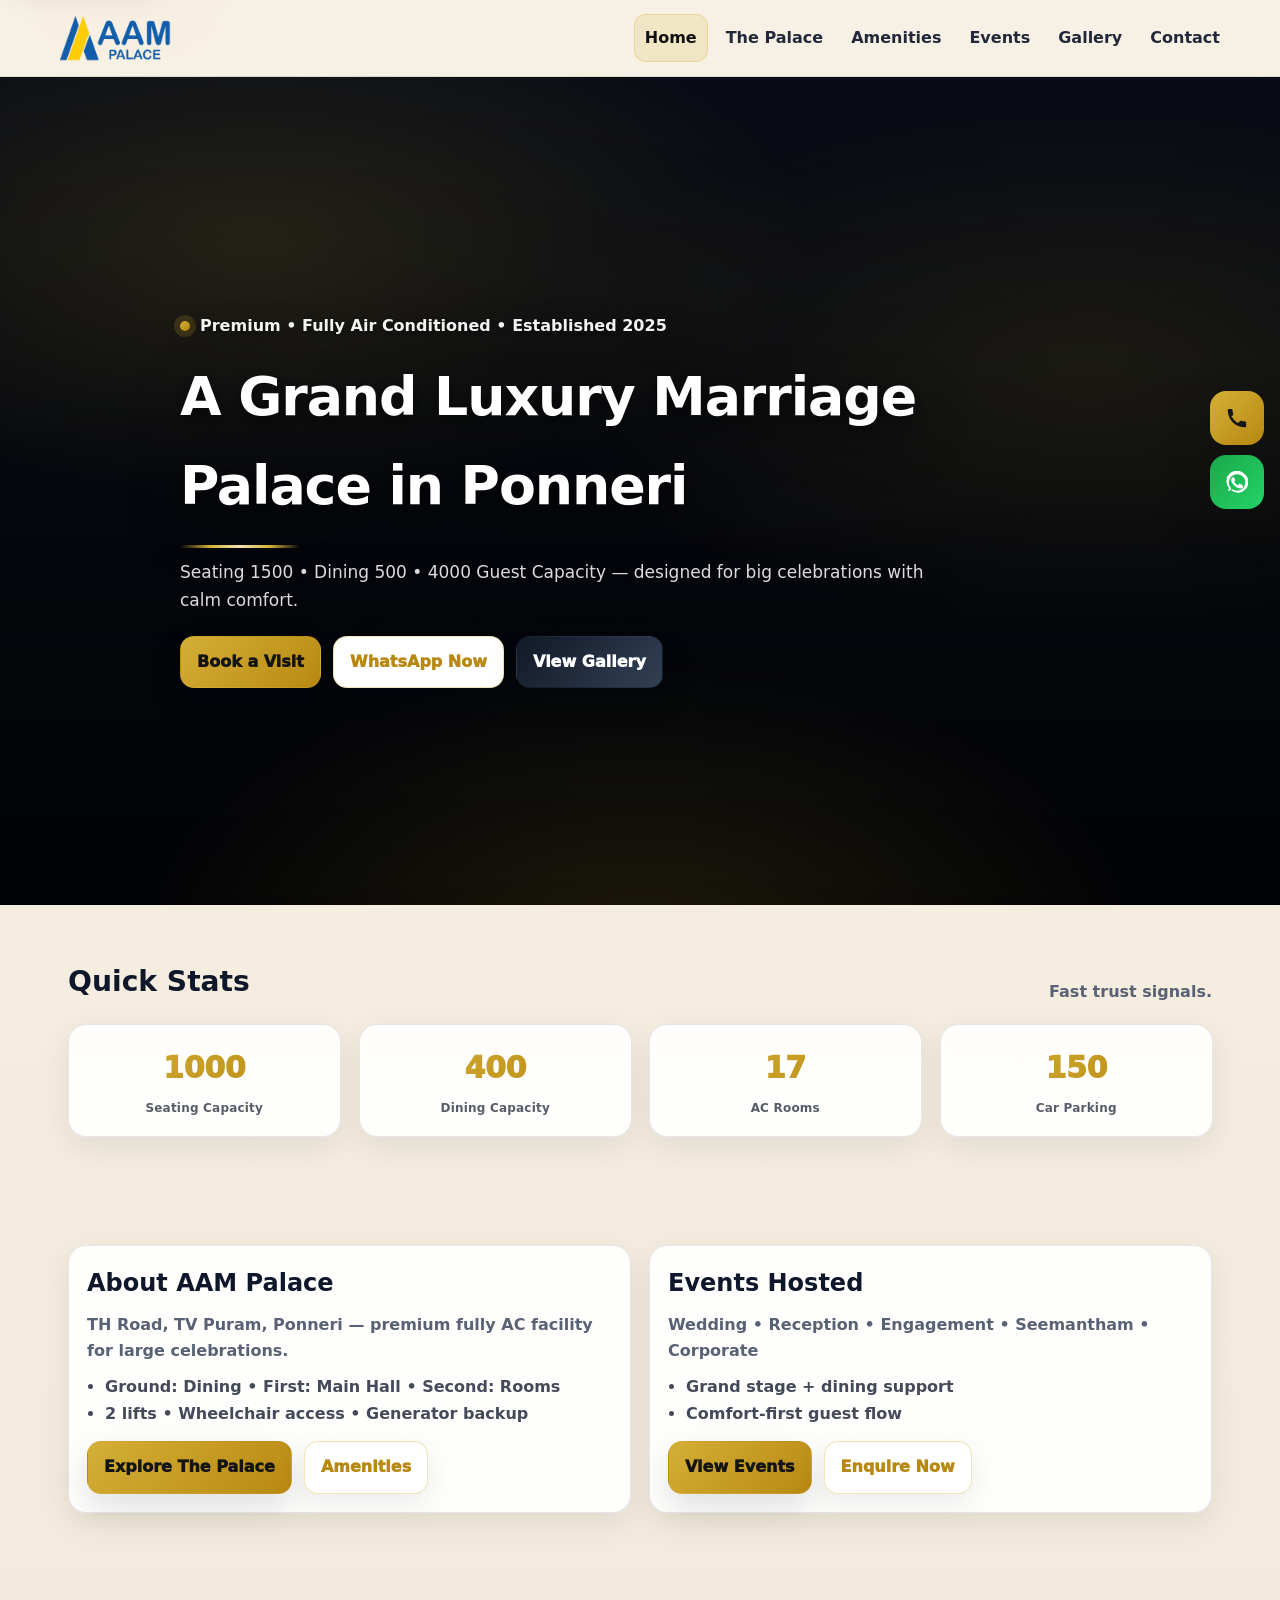
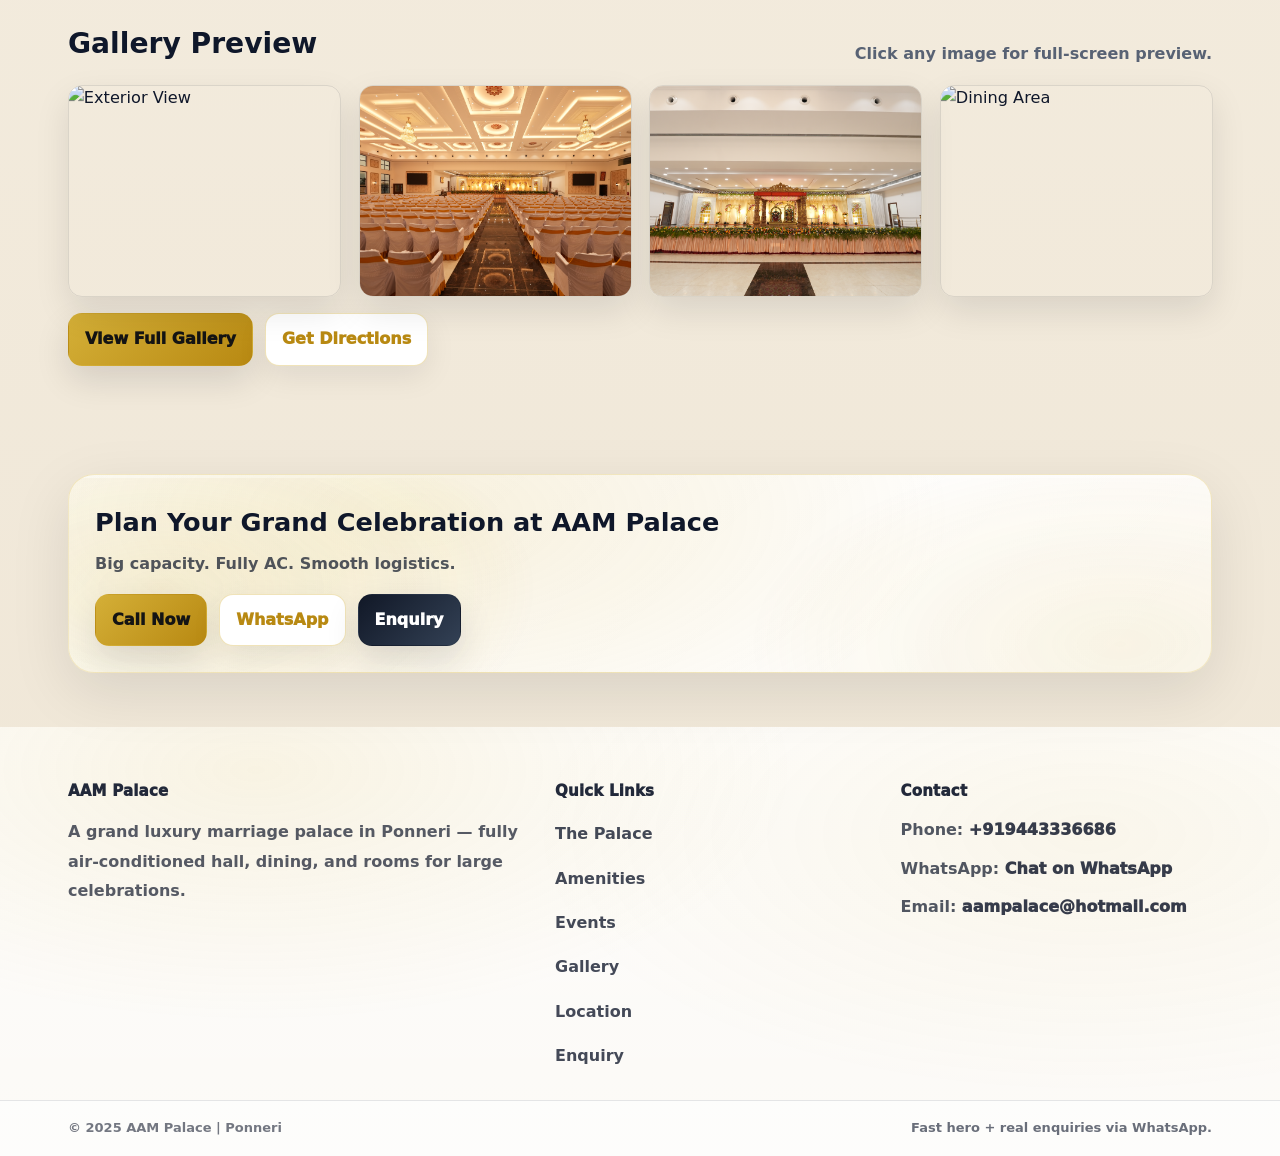
==== index.html @ 34b760a1 "feat: initial commit" ====
<!doctype html>
<html lang="en">
<head>
  <meta charset="utf-8" />
  <meta name="viewport" content="width=device-width,initial-scale=1" />
  <title>AAM Palace • Luxury Marriage Palace in Ponneri</title>
  <link rel="stylesheet" href="assets/aam.min.css" />
</head>
<body>
<a class="skip" href="#main">Skip to content</a>

<header class="topbar">
  <div class="wrap nav">
    <a class="brand" href="index.html" aria-label="AAM Palace Home">
      <span class="badge"><img class="logo" src="assets/img/Logo.png" alt="AAM Palace logo"></span>
      <span class="sr-only">AAM Palace</span>
    </a>

    <nav class="links" id="links" aria-label="Main">
      <a href="index.html">Home</a>
      <a href="the-palace.html">The Palace</a>
      <a href="facilities.html">Amenities</a>
      <a href="events.html">Events</a>
      <a href="gallery.html">Gallery</a>
      <a href="contact.html">Contact</a>
    </nav>

    <button class="navbtn" id="navbtn" aria-label="Toggle menu">☰</button>
  </div>
</header>

<div class="stick" aria-label="Quick contact">
  <a class="call" href="tel:+919443336686" aria-label="Call">
    <svg viewBox="0 0 24 24" aria-hidden="true"><path d="M6.6 10.8c1.6 3 3.7 5.1 6.7 6.7l2.2-2.2c.3-.3.8-.4 1.2-.2 1.3.5 2.7.8 4.2.8.7 0 1.1.4 1.1 1.1V21c0 .7-.4 1.1-1.1 1.1C10.1 22.1 1.9 13.9 1.9 3.2c0-.7.4-1.1 1.1-1.1H6c.7 0 1.1.4 1.1 1.1 0 1.5.3 2.9.8 4.2.1.4 0 .9-.3 1.2l-2 2.3z"/></svg>
  </a>
  <a class="wa" href="https://wa.me/91XXXXXXXXXX" aria-label="WhatsApp">
    <svg viewBox="0 0 24 24" aria-hidden="true"><path d="M20.5 3.5A11 11 0 0 0 3.3 18.7L2 22l3.4-1.2A11 11 0 1 0 20.5 3.5zm-8.6 18a9 9 0 0 1-4.6-1.2l-.3-.2-2 .7.7-1.9-.2-.3A9 9 0 1 1 11.9 21.5zm5.2-6.7c-.3-.2-1.7-.8-2-1-.3-.1-.5-.2-.7.2-.2.3-.8 1-.9 1.2-.2.2-.4.2-.7.1a7.4 7.4 0 0 1-2.2-1.4 8 8 0 0 1-1.5-1.9c-.2-.3 0-.5.1-.6l.5-.6c.2-.2.2-.4.3-.6.1-.2 0-.4 0-.6-.1-.2-.7-1.6-1-2.2-.3-.6-.6-.5-.7-.5h-.6c-.2 0-.6.1-.9.4s-1.2 1.1-1.2 2.7 1.2 3.2 1.4 3.4c.2.2 2.3 3.5 5.6 4.9.8.3 1.4.5 1.8.6.8.2 1.6.2 2.2.1.7-.1 1.7-.7 1.9-1.4.2-.7.2-1.3.1-1.4-.1-.1-.3-.2-.6-.3z"/></svg>
  </a>
</div>

<main id="main">
  <section class="hero">
    <video autoplay muted loop playsinline preload="metadata" poster="assets/video/hero-poster.jpg">
      <source src="assets/video/hero.mp4" style="width: 90%;" type="video/mp4" />
    </video>
    <div class="wrap">
      <div class="kicker"><span class="dot"></span> Premium • Fully Air Conditioned • Established 2025</div>
      <h1>A Grand Luxury Marriage Palace in Ponneri</h1>
      <div class="line"></div>
      <p>Seating 1500 • Dining 500 • 4000 Guest Capacity — designed for big celebrations with calm comfort.</p>
      <div class="row">
        <a class="btn" href="contact.html">Book a Visit</a>
        <a class="btn ghost" href="https://wa.me/91XXXXXXXXXX">WhatsApp Now</a>
        <a class="btn dark" href="gallery.html">View Gallery</a>
      </div>
    </div>
  </section>

  <section class="section">
    <div class="wrap">
      <div class="head"><h2>Quick Stats</h2><p class="sub">Fast trust signals.</p></div>
      <div class="grid g4">
        <div class="card stat"><div class="num">1000</div><div class="lbl">Seating Capacity</div></div>
        <div class="card stat"><div class="num">400</div><div class="lbl">Dining Capacity</div></div>
        <div class="card stat"><div class="num">17</div><div class="lbl">AC Rooms</div></div>
        <div class="card stat"><div class="num">150</div><div class="lbl">Car Parking</div></div>
      </div>
    </div>
  </section>

  <section class="section">
    <div class="wrap">
      <div class="grid g2">
        <div class="card">
          <h2 style="margin:0 0 8px">About AAM Palace</h2>
          <p class="sub">TH Road, TV Puram, Ponneri — premium fully AC facility for large celebrations.</p>
          <ul class="list">
            <li>Ground: Dining • First: Main Hall • Second: Rooms</li>
            <li>2 lifts • Wheelchair access • Generator backup</li>
          </ul>
          <div class="row" style="margin-top:14px">
            <a class="btn" href="the-palace.html">Explore The Palace</a>
            <a class="btn ghost" href="facilities.html">Amenities</a>
          </div>
        </div>
        <div class="card">
          <h2 style="margin:0 0 8px">Events Hosted</h2>
          <p class="sub">Wedding • Reception • Engagement • Seemantham • Corporate</p>
          <ul class="list">
            <li>Grand stage + dining support</li>
            <li>Comfort-first guest flow</li>
          </ul>
          <div class="row" style="margin-top:14px">
            <a class="btn" href="events.html">View Events</a>
            <a class="btn ghost" href="contact.html">Enquire Now</a>
          </div>
        </div>
      </div>
    </div>
  </section>

  <section class="section">
    <div class="wrap">
      <div class="head"><h2>Gallery Preview</h2><p class="sub">Click any image for full-screen preview.</p></div>
      <div class="grid g4">
        <a class="media" href="assets/img/outer day.jpeg" data-open data-group="home" data-full="assets/img/outer day.jpeg" data-thumb="assets/img/outer day.jpeg" data-cap="Exterior View"><img src="assets/img/outer day.jpeg" alt="Exterior View"></a>
        <a class="media" href="assets/img/hall with seating (6).jpeg" data-open data-group="home" data-full="assets/img/hall with seating (6).jpeg" data-thumb="assets/img/hall with seating (6).jpeg" data-cap="Main Hall"><img src="assets/img/hall with seating (6).jpeg" alt="Main Hall"></a>
        <a class="media" href="assets/img/stage.jpeg" data-open data-group="home" data-full="assets/img/stage.jpeg" data-thumb="assets/img/stage.jpeg" data-cap="Stage Setup"><img src="assets/img/stage.jpeg" alt="Stage Setup"></a>
        <a class="media" href="assets/img/dining area (2).jpeg" data-open data-group="home" data-full="assets/img/dining area (2).jpeg" data-thumb="assets/img/dining area (2).jpeg" data-cap="Dining Area"><img src="assets/img/dining area (2).jpeg" alt="Dining Area"></a>
      </div>
      <div style="margin-top:16px" class="row">
        <a class="btn" href="gallery.html">View Full Gallery</a>
        <a class="btn ghost" href="contact.html">Get Directions</a>
      </div>
    </div>
  </section>

  <section class="section">
    <div class="wrap">
      <div class="banner">
        <h3>Plan Your Grand Celebration at AAM Palace</h3>
        <p>Big capacity. Fully AC. Smooth logistics.</p>
        <div class="row">
          <a class="btn" href="tel:+919443336686">Call Now</a>
          <a class="btn ghost" href="https://wa.me/91XXXXXXXXXX">WhatsApp</a>
          <a class="btn dark" href="contact.html">Enquiry</a>
        </div>
      </div>
    </div>
  </section>
</main>

<footer class="footer footer--lightpro">
  <div class="light-inner">
    <div class="wrap">
      <div class="light-grid">
        <div>
          <h4>AAM Palace</h4>
          <div class="about">
            A grand luxury marriage palace in Ponneri — fully air-conditioned hall, dining, and rooms for large celebrations.
          </div>
        </div>
        <div>
          <h4>Quick Links</h4>
          <div class="links">
            <a href="the-palace.html">The Palace</a>
            <a href="facilities.html">Amenities</a>
            <a href="events.html">Events</a>
            <a href="gallery.html">Gallery</a>
            <a href="contact.html">Location</a>
            <a href="contact.html">Enquiry</a>
          </div>
        </div>
        <div>
          <h4>Contact</h4>
          <div class="contact">
            <div>Phone: <b><a href="tel:+919443336686">+919443336686</a></b></div>
            <div>WhatsApp: <b><a href="https://wa.me/91XXXXXXXXXX">Chat on WhatsApp</a></b></div>
            <div>Email: <b><a href="mailto:aampalace@hotmail.com">aampalace@hotmail.com</a></b></div>
          </div>
        </div>
      </div>
    </div>
  </div>

  <div class="light-bottom">
    <div class="wrap">
      <div class="bottom-row">
        <div>© 2025 AAM Palace | Ponneri</div>
        <div class="tagline">Fast hero + real enquiries via WhatsApp.</div>
      </div>
    </div>
  </div>
</footer>

<script src="assets/aam.min.js"></script>
</body>
</html>
---- assets/aam.min.css ----
:root{
  --bg:#f3efe4;--paper:#fffaf1;--card:#ffffff;
  --ink:#0f172a;--mut:#586274;--line:rgba(15,23,42,.10);
  --gold1:#d4af37;--gold2:#b88912;--gold3:#f3e3b0;
  --shadow:0 18px 60px rgba(2,6,23,.10);
  --shadow2:0 10px 30px rgba(2,6,23,.08);
  --r:18px;--r2:14px;--max:1180px;

  /* motion */
  --ease:cubic-bezier(.2,.9,.2,1);

  /* header height used for hero sizing */
  --navH:72px;
}
*{box-sizing:border-box}
html,body{
  margin:0;
  font-family:system-ui,-apple-system,Segoe UI,Roboto,Arial,sans-serif;
  background:
    radial-gradient(900px 520px at 10% 0%,rgba(212,175,55,.10),transparent 55%),
    radial-gradient(900px 520px at 90% 15%,rgba(212,175,55,.07),transparent 58%),
    linear-gradient(180deg,#f7f1e5,#efe6d6);
  color:var(--ink);
  line-height:1.65;
  position:relative;
}
a{color:inherit;text-decoration:none}

body:before{
  content:"";
  position:fixed;
  inset:0;
  pointer-events:none;
  background:
    repeating-linear-gradient(45deg, rgba(15,23,42,.018) 0 1px, transparent 1px 7px),
    repeating-linear-gradient(-45deg, rgba(15,23,42,.012) 0 1px, transparent 1px 9px);
  mix-blend-mode:multiply;
  opacity:.55;
  z-index:-1;
}

img,video{max-width:100%;display:block}
button,input,select,textarea{font:inherit}
::selection{background:rgba(212,175,55,.22)}
.wrap{max-width:var(--max);margin:0 auto;padding:0 18px}

/* Reduced motion */
@media (prefers-reduced-motion: reduce){
  html{scroll-behavior:auto}
  *{animation:none!important;transition:none!important}
}

/* Scroll progress */
#scrollbar{
  position:fixed;left:0;top:0;height:3px;width:0%;
  background:linear-gradient(90deg,var(--gold1),var(--gold3),var(--gold2));
  z-index:9999;
  box-shadow:0 10px 20px rgba(2,6,23,.12);
}

/* Skip link */
.skip{
  position:absolute;left:12px;top:-60px;
  background:#111;color:#fff;
  padding:10px 12px;border-radius:12px;
  z-index:999;box-shadow:var(--shadow2)
}
.skip:focus{top:12px;outline:none}

/* Topbar */
.topbar{
  position:relative;top:auto;z-index:50;
  background:rgba(247,241,229,.86);
  backdrop-filter:blur(10px);
  border-bottom:1px solid var(--line)
}
.nav{
  position:relative;
  display:flex;align-items:center;justify-content:space-between;
  gap:14px;padding:14px 0
}
.brand{display:flex;align-items:center;gap:12px}
/* Logo sizing + alignment */
.badge{
  width:132px;height:46px;
  display:flex;align-items:center;justify-content:flex-start;
  border-radius:0
}
.badge img{display:block;width:100%;height:100%;object-fit:contain;transform:translateY(1px)}
.brand b{font-size:15px;letter-spacing:.2px}
.brand small{display:block;color:var(--mut);font-weight:750;margin-top:2px}

/* Nav links */
.links{display:flex;align-items:center;gap:8px;margin-left:auto}
.links a{
  padding:10px 10px;border-radius:12px;
  font-weight:850;color:rgba(15,23,42,.92);
  transition:background .18s var(--ease),color .18s var(--ease),transform .18s var(--ease)
}
.links a:hover{background:rgba(15,23,42,.05);color:var(--gold2);transform:translateY(-1px)}
.links a.active{
  background:rgba(212,175,55,.18);
  color:#111;border:1px solid rgba(212,175,55,.30)
}

/* Mobile menu button */
.navbtn{
  display:none;
  margin-left:12px;
  border:1px solid var(--line);
  background:#fff;color:var(--ink);
  padding:10px 12px;border-radius:12px;
  box-shadow:var(--shadow2);
  cursor:pointer
}
@media (max-width:980px){
  .links{display:none}
  .navbtn{display:inline-flex}
  .links.open{
    display:flex;
    position:absolute;
    top:64px;right:18px;
    flex-direction:column;
    gap:6px;
    background:rgba(255,255,255,.98);
    border:1px solid var(--line);
    border-radius:16px;
    padding:10px;
    box-shadow:var(--shadow);
    min-width: 220px;
    transform-origin:top right;
    animation:pop .18s var(--ease) both;
  }
  .links.open a{padding:10px 12px}
}
@keyframes pop{from{opacity:0;transform:translateY(-6px) scale(.98)}to{opacity:1;transform:none}}

/* CTA */
.cta{display:flex;gap:10px;align-items:center}
.pill{
  display:inline-flex;gap:10px;align-items:center;
  padding:10px 12px;border-radius:999px;
  border:1px solid rgba(212,175,55,.30);
  background:rgba(255,255,255,.78);
  color:#111;font-weight:950;white-space:nowrap;
  box-shadow:var(--shadow2);
  transition:transform .18s var(--ease),filter .18s var(--ease)
}
.pill:hover{transform:translateY(-1px);filter:brightness(1.03)}
.pill span{opacity:.85;font-weight:850;color:rgba(15,23,42,.74)}

/* Buttons */
.btn{
  display:inline-flex;align-items:center;justify-content:center;gap:10px;
  padding:12px 16px;border-radius:14px;
  border:1px solid transparent;
  font-weight:950;cursor:pointer;
  transition:transform .15s var(--ease),filter .15s var(--ease),box-shadow .15s var(--ease);
  background:linear-gradient(135deg,var(--gold1),var(--gold2));
  color:#141414;
  box-shadow:0 14px 34px rgba(2,6,23,.12)
}
.btn:hover{transform:translateY(-2px);filter:brightness(1.05)}
.btn.ghost{
  background:#fff;color:var(--gold2);
  border:1px solid rgba(212,175,55,.35);
  box-shadow:var(--shadow2)
}
.btn.ghost:hover{background:rgba(212,175,55,.08)}
.btn.dark{
  background:linear-gradient(135deg,#111827,#334155);
  color:#fff;border:1px solid rgba(15,23,42,.10)
}

/* Sticky contact */
.stick{
  position:fixed;right:16px;top:50%;transform:translateY(-50%);
  z-index:60;display:flex;flex-direction:column;gap:10px
}
.stick a{
  width:54px;height:54px;border-radius:16px;
  display:grid;place-items:center;
  color:#fff;
  box-shadow:var(--shadow);
  transition:transform .18s var(--ease),filter .18s var(--ease);
}
.stick a:hover{transform:translateY(-2px);filter:brightness(1.04)}
.stick a.call{background:linear-gradient(135deg,var(--gold1),var(--gold2));color:#151515}
.stick a.wa{background:linear-gradient(135deg,#1aa84a,#25D366)}
@media (max-width:640px){.stick{right:12px}}

/* =========================
   HERO FIX (clean full-screen banner)
   ========================= */
.hero{
  position:relative;
  width:100vw;
  margin-left:calc(50% - 50vw);
  overflow:hidden;
  background:#0b0f1a;
  min-height: calc(100svh - var(--navH));
  display:flex;
  align-items:center;
  padding:0;
}
.hero video{
  position:absolute;
  inset:0;
  width:100%;
  height:100%;
  object-fit:cover;
  object-position:center;
  filter:brightness(.55) saturate(1) contrast(1.03);
  transform: translate3d(0,var(--p1,0px),0) scale(1.02);
  will-change:transform;
}
.hero:before{
  content:"";position:absolute;inset:0;
  background:
    radial-gradient(900px 420px at 20% 20%,rgba(212,175,55,.14),transparent 62%),
    radial-gradient(900px 420px at 85% 35%,rgba(212,175,55,.10),transparent 62%),
    linear-gradient(180deg,rgba(0,0,0,.20),rgba(0,0,0,.80));
  z-index:1;
  pointer-events:none;
}
.hero:after{
  content:"";position:absolute;inset:0;
  background:radial-gradient(900px 520px at 50% 105%,rgba(212,175,55,.16),transparent 55%);
  opacity:.8;z-index:1;
  pointer-events:none;
}
.hero .wrap{
  position:relative;
  z-index:2;
  padding: clamp(90px, 10vh, 140px) 18px clamp(70px, 8vh, 110px);
}
@media (max-width:640px){
  :root{ --navH:66px; }
  .hero .wrap{padding:92px 18px 84px}
}

.kicker{
  display:inline-flex;gap:10px;align-items:center;
  padding:0;
  border:none;
  background:transparent;
  color:rgba(255,255,255,.95);
  font-weight:850;
  text-shadow:0 10px 30px rgba(0,0,0,.55), 0 2px 8px rgba(0,0,0,.55);
}
.dot{
  width:10px;height:10px;border-radius:999px;
  background:linear-gradient(135deg,var(--gold1),var(--gold2));
  box-shadow:0 0 0 6px rgba(212,175,55,.18)
}
.hero h1{
  margin:14px 0 8px;
  font-size:clamp(30px,4.2vw,56px);
  letter-spacing:-.02em;max-width:920px;color:#fff;
  text-shadow:0 18px 50px rgba(0,0,0,.55), 0 4px 14px rgba(0,0,0,.55)
}
.line{
  width:120px;height:3px;border-radius:99px;
  background:linear-gradient(90deg,transparent,var(--gold1),var(--gold3),var(--gold1),transparent);
  margin:14px 0 10px
}
.hero p{
  margin:0 0 22px;color:rgba(255,255,255,.86);
  max-width:780px;font-size:clamp(14px,1.5vw,17px)
;
  text-shadow:0 12px 36px rgba(0,0,0,.55), 0 3px 10px rgba(0,0,0,.55)}
.row{display:flex;gap:12px;flex-wrap:wrap;align-items:center}

/* Sections */
.section{padding:54px 0}
.head{
  display:flex;align-items:flex-end;justify-content:space-between;
  gap:14px;margin-bottom:18px
}
.head h2{margin:0;font-size:clamp(22px,2.2vw,30px)}
.sub{margin:0;color:var(--mut);font-weight:750}

/* Grid */
.grid{display:grid;gap:18px}
.g4{grid-template-columns:repeat(4,minmax(0,1fr))}
.g3{grid-template-columns:repeat(3,minmax(0,1fr))}
.g2{grid-template-columns:repeat(2,minmax(0,1fr))}
@media (max-width:980px){
  .g4{grid-template-columns:repeat(2,minmax(0,1fr))}
  .g3{grid-template-columns:repeat(2,minmax(0,1fr))}
}
@media (max-width:640px){.g2{grid-template-columns:1fr}}

.card{
  background:rgba(255,255,255,.92);
  border:1px solid rgba(15,23,42,.10);
  border-radius:var(--r);
  padding:18px;
  box-shadow:var(--shadow2);
  transition:transform .22s var(--ease),border-color .22s var(--ease),box-shadow .22s var(--ease)
}
.card:hover{border-color:rgba(212,175,55,.35);transform:translateY(-2px);box-shadow:0 18px 56px rgba(2,6,23,.10)}
.stat{padding:18px 12px;text-align:center}
.num{
  font-size:30px;font-weight:1000;
  background:linear-gradient(135deg,var(--gold1),var(--gold2));
  -webkit-background-clip:text;background-clip:text;color:transparent;
  letter-spacing:-.01em;
}
.lbl{margin-top:6px;color:rgba(15,23,42,.70);font-weight:900;font-size:12px;letter-spacing:.2px}
.list{margin:10px 0 0;padding-left:18px;color:rgba(15,23,42,.78);font-weight:750}

/* Media tiles */
.media{
  border-radius:var(--r2);overflow:hidden;
  border:1px solid rgba(15,23,42,.10);
  box-shadow:0 14px 34px rgba(2,6,23,.10);
  transition:transform .22s var(--ease),border-color .22s var(--ease),box-shadow .22s var(--ease)
}
.media img{width:100%;height:210px;object-fit:cover;transform:scale(1.01);transition:transform .4s var(--ease)}
.media:hover{border-color:rgba(212,175,55,.35);transform:translateY(-2px);box-shadow:0 22px 70px rgba(2,6,23,.12)}
.media:hover img{transform:scale(1.05)}
@media (max-width:640px){.media img{height:230px}}

/* Banner */
.banner{
  border-radius:26px;padding:26px;
  border:1px solid rgba(212,175,55,.28);
  background:
    radial-gradient(900px 420px at 30% 20%,rgba(212,175,55,.16),transparent 60%),
    linear-gradient(135deg,rgba(255,255,255,.92),rgba(255,255,255,.86));
  box-shadow:var(--shadow);
  position:relative;overflow:hidden;
}
.banner:before{
  content:"";position:absolute;inset:-20%;
  background:
    radial-gradient(700px 360px at 20% 40%,rgba(212,175,55,.18),transparent 55%),
    radial-gradient(700px 360px at 80% 60%,rgba(212,175,55,.12),transparent 55%);
  transform:translate3d(0,var(--p2,0px),0);
  will-change:transform;
  opacity:.9;
}
.banner > *{position:relative}
.banner h3{margin:0 0 8px;font-size:clamp(18px,2vw,26px)}
.banner p{margin:0 0 16px;color:rgba(15,23,42,.72);font-weight:750}

/* Page hero (parallax-ready) */
.pagehero{
  padding:64px 0 30px;
  background:
    radial-gradient(900px 420px at 20% 10%,rgba(212,175,55,.12),transparent 60%),
    linear-gradient(180deg,rgba(255,255,255,.92),rgba(255,255,255,.78));
  border-bottom:1px solid rgba(15,23,42,.10);
  position:relative;overflow:hidden;
}
.pagehero:before{
  content:"";position:absolute;inset:-20%;
  background:
    radial-gradient(900px 420px at 15% 20%,rgba(212,175,55,.10),transparent 60%),
    radial-gradient(900px 420px at 85% 30%,rgba(212,175,55,.07),transparent 62%);
  transform:translate3d(0,var(--p3,0px),0);
  will-change:transform;
}
.pagehero .wrap{position:relative}
.crumb{color:rgba(15,23,42,.55);font-weight:900;font-size:13px}

/* Map */
.map{
  border-radius:var(--r);overflow:hidden;
  border:1px solid rgba(15,23,42,.10);
  box-shadow:var(--shadow2);background:#fff
}
.map iframe{width:100%;height:380px;border:0}

/* =========================
   Palace preview (tidy + premium)
   ========================= */
.palace-section .head{margin-bottom:18px;align-items:flex-end}
.palace-section .head h2{margin:0}
.palace-section .head .sub{margin-top:6px}
.palace-grid{align-items:start}

.palace-preview{
  padding:18px;
  display:flex;
  flex-direction:column;
  gap:14px;
}
.pv-head{
  display:flex;
  align-items:flex-start;
  justify-content:space-between;
  gap:12px;
}
.pv-title h3{
  margin:0;
  font-size:18px;
  letter-spacing:-.01em;
}
.pv-title p{
  margin:6px 0 0;
  color:rgba(15,23,42,.70);
  font-weight:750;
  line-height:1.6;
}
.pv-chip{
  flex:0 0 auto;
  padding:8px 10px;
  border-radius:999px;
  font-weight:950;
  font-size:12px;
  color:#111;
  border:1px solid rgba(212,175,55,.35);
  background:rgba(212,175,55,.16);
  box-shadow:0 10px 22px rgba(2,6,23,.08);
}
.pv-media{
  border-radius:16px;
  overflow:hidden;
  border:1px solid rgba(15,23,42,.10);
  background:#0b0f1a;
  box-shadow:0 18px 55px rgba(2,6,23,.10);
}
.pv-media video,
.pv-media iframe{
  width:100%;
  height:auto;
  aspect-ratio:16/9;
  display:block;
  background:#000;
}
.pv-foot{
  display:flex;
  align-items:center;
  justify-content:space-between;
  gap:12px;
  flex-wrap:wrap;
  padding-top:2px;
}
.pv-mini{
  color:rgba(15,23,42,.66);
  font-weight:800;
  font-size:13px;
}
.pv-mini b{color:rgba(15,23,42,.86);font-weight:950}
.pv-actions{
  display:flex;
  gap:10px;
  flex-wrap:wrap;
  align-items:center;
}

.palace-details{
  padding:18px;
  display:flex;
  flex-direction:column;
  gap:16px;
}
.palace-details h3{
  margin:0 0 8px;
  font-size:16px;
  letter-spacing:-.01em;
}
.pd-block .sub{margin:0;color:rgba(15,23,42,.70)}
.pd-split{
  display:grid;
  grid-template-columns:1fr 1fr;
  gap:14px;
}
@media (max-width:640px){
  .pd-split{grid-template-columns:1fr}
}

/* Lightbox */
#lb{
  position:fixed;inset:0;display:none;z-index:1000;
  background:
    radial-gradient(900px 420px at 15% 15%,rgba(212,175,55,.12),transparent 55%),
    radial-gradient(800px 420px at 85% 35%,rgba(212,175,55,.08),transparent 58%),
    rgba(0,0,0,.92)
}
#lb.open{display:block}
#lb .top{
  position:absolute;top:0;left:0;right:0;height:66px;
  display:flex;align-items:center;justify-content:space-between;
  padding:0 14px;
  background:linear-gradient(to bottom,rgba(0,0,0,.62),rgba(0,0,0,0))
}
#lb .ttl{
  max-width:72vw;white-space:nowrap;overflow:hidden;text-overflow:ellipsis;
  color:rgba(255,255,255,.92);font-weight:850;font-size:14px
}
#lb .x{
  width:46px;height:46px;border-radius:14px;
  border:1px solid rgba(212,175,55,.22);
  background:rgba(255,255,255,.06);
  color:var(--gold3);cursor:pointer
}
#lb .stage{
  position:absolute;top:66px;left:0;right:0;bottom:132px;
  display:flex;align-items:center;justify-content:center;padding:18px
}
#lb img{
  max-width:min(1260px,96vw);max-height:100%;
  border-radius:16px;border:1px solid rgba(212,175,55,.18);
  box-shadow:0 30px 120px rgba(0,0,0,.62);
  object-fit:contain;background:#000
}
#lb .nav{
  position:absolute;top:66px;bottom:132px;width:74px;border:0;
  background:transparent;cursor:pointer
}
#lb .nav.prev{left:0}
#lb .nav.next{right:0}
#lb .nav span{
  width:52px;height:52px;border-radius:999px;
  display:grid;place-items:center;margin:auto;
  color:var(--gold3);
  background:rgba(255,255,255,.06);
  border:1px solid rgba(212,175,55,.22);
  font-size:26px
}
#lb .thumbs{
  position:absolute;left:0;right:0;bottom:0;height:132px;
  padding:12px 14px 18px;
  background:linear-gradient(to top,rgba(0,0,0,.80),rgba(0,0,0,.18));
  display:flex;gap:10px;overflow:auto;
  border-top:1px solid rgba(255,255,255,.06)
}
#lb .t{
  border:0;background:transparent;padding:0;border-radius:12px;
  overflow:hidden;cursor:pointer;flex:0 0 auto
}
#lb .t img{
  width:124px;height:84px;object-fit:cover;opacity:.72;
  border-radius:12px;border:1px solid rgba(255,255,255,.10)
}
#lb .t.active img{
  opacity:1;border-color:rgba(212,175,55,.35);
  box-shadow:0 0 0 2px rgba(212,175,55,.18)
}
@media (max-width:640px){
  #lb .nav{width:54px}
  #lb .nav span{width:44px;height:44px}
  #lb .thumbs{height:112px}
  #lb .stage{bottom:112px}
  #lb .t img{width:98px;height:66px}
}

/* Footer */
.footer{
  margin-top:60px;
  border-top:1px solid rgba(15,23,42,.10);
  padding:34px 0 18px;
  background:rgba(255,255,255,.72)
}
.copy{
  color:rgba(15,23,42,.58);
  font-size:12px;
  display:flex;
  justify-content:space-between;
  gap:10px;
  flex-wrap:wrap
}

/* INDEX ONLY FOOTER — Light Theme */
.footer--lightpro{
  margin-top: 0;
  padding: 0;
  border-top: 0;
  color: rgba(15,23,42,.84);
  background:
    radial-gradient(900px 420px at 20% 10%, rgba(212,175,55,.12), transparent 60%),
    radial-gradient(900px 420px at 85% 25%, rgba(212,175,55,.08), transparent 62%),
    linear-gradient(180deg, rgba(255,255,255,.92), rgba(255,255,255,.78));
}
.footer--lightpro .light-inner{padding: 52px 0 26px;}
.footer--lightpro .light-grid{
  display: grid;
  grid-template-columns: 1.6fr 1.1fr 1.1fr;
  gap: 34px;
  align-items: start;
}
.footer--lightpro h4{
  margin: 0 0 14px;
  font-size: 15px;
  font-weight: 950;
  letter-spacing: .2px;
  color: rgba(15,23,42,.92);
}
.footer--lightpro .about{
  max-width: 62ch;
  color: rgba(15,23,42,.70);
  font-weight: 750;
  line-height: 1.85;
}
.footer--lightpro .links{display: grid;gap: 10px;}
.footer--lightpro .links a{
  width: fit-content;
  color: rgba(15,23,42,.78);
  font-weight: 900;
  padding: 4px 0;
  position: relative;
}
.footer--lightpro .links a::after{
  content:"";
  position:absolute;
  left:0;
  bottom:-3px;
  width:0%;
  height:2px;
  border-radius:99px;
  background: linear-gradient(90deg, var(--gold1), var(--gold2));
  transition: width .22s var(--ease);
}
.footer--lightpro .links a:hover{color: rgba(15,23,42,.92);}
.footer--lightpro .links a:hover::after{width: 100%;}
.footer--lightpro .contact{
  display: grid;
  gap: 12px;
  color: rgba(15,23,42,.72);
  font-weight: 800;
}
.footer--lightpro .contact b{color: rgba(15,23,42,.90);font-weight: 950;}
.footer--lightpro .contact a{color: rgba(15,23,42,.84);font-weight: 950;}
.footer--lightpro .contact a:hover{color: var(--gold2);}
.footer--lightpro .light-bottom{
  border-top: 1px solid rgba(15,23,42,.10);
  background: rgba(255,255,255,.62);
  padding: 16px 0 18px;
}
.footer--lightpro .bottom-row{
  display: flex;
  justify-content: space-between;
  align-items: center;
  gap: 10px;
  flex-wrap: wrap;
  color: rgba(15,23,42,.58);
  font-size: 13px;
  font-weight: 800;
}
.footer--lightpro .tagline{color: rgba(15,23,42,.62);font-weight: 900;}
@media (max-width: 980px){
  .footer--lightpro .light-grid{grid-template-columns: 1fr;gap: 22px;}
  .footer--lightpro .light-inner{ padding: 40px 0 22px; }
}

/* Reveal */
.reveal{
  opacity:0;
  transform:translateY(14px) scale(.995);
  filter:blur(6px);
  transition:
    opacity .55s var(--ease),
    transform .55s var(--ease),
    filter .55s var(--ease);
  transition-delay:var(--d,0ms);
  will-change:opacity,transform,filter;
}
.reveal.in{opacity:1;transform:none;filter:blur(0)}
.stat.reveal{transform:translateY(18px) scale(.985)}
.stat.reveal.in{transform:none}
@keyframes sheen{from{filter:brightness(1)}50%{filter:brightness(1.05)}to{filter:brightness(1)}}
.num.counting{animation:sheen 1.1s var(--ease) infinite}

.sr-only{position:absolute;width:1px;height:1px;padding:0;margin:-1px;overflow:hidden;clip:rect(0,0,0,0);white-space:nowrap;border:0}

.stick a svg{width:22px;height:22px;fill:currentColor}
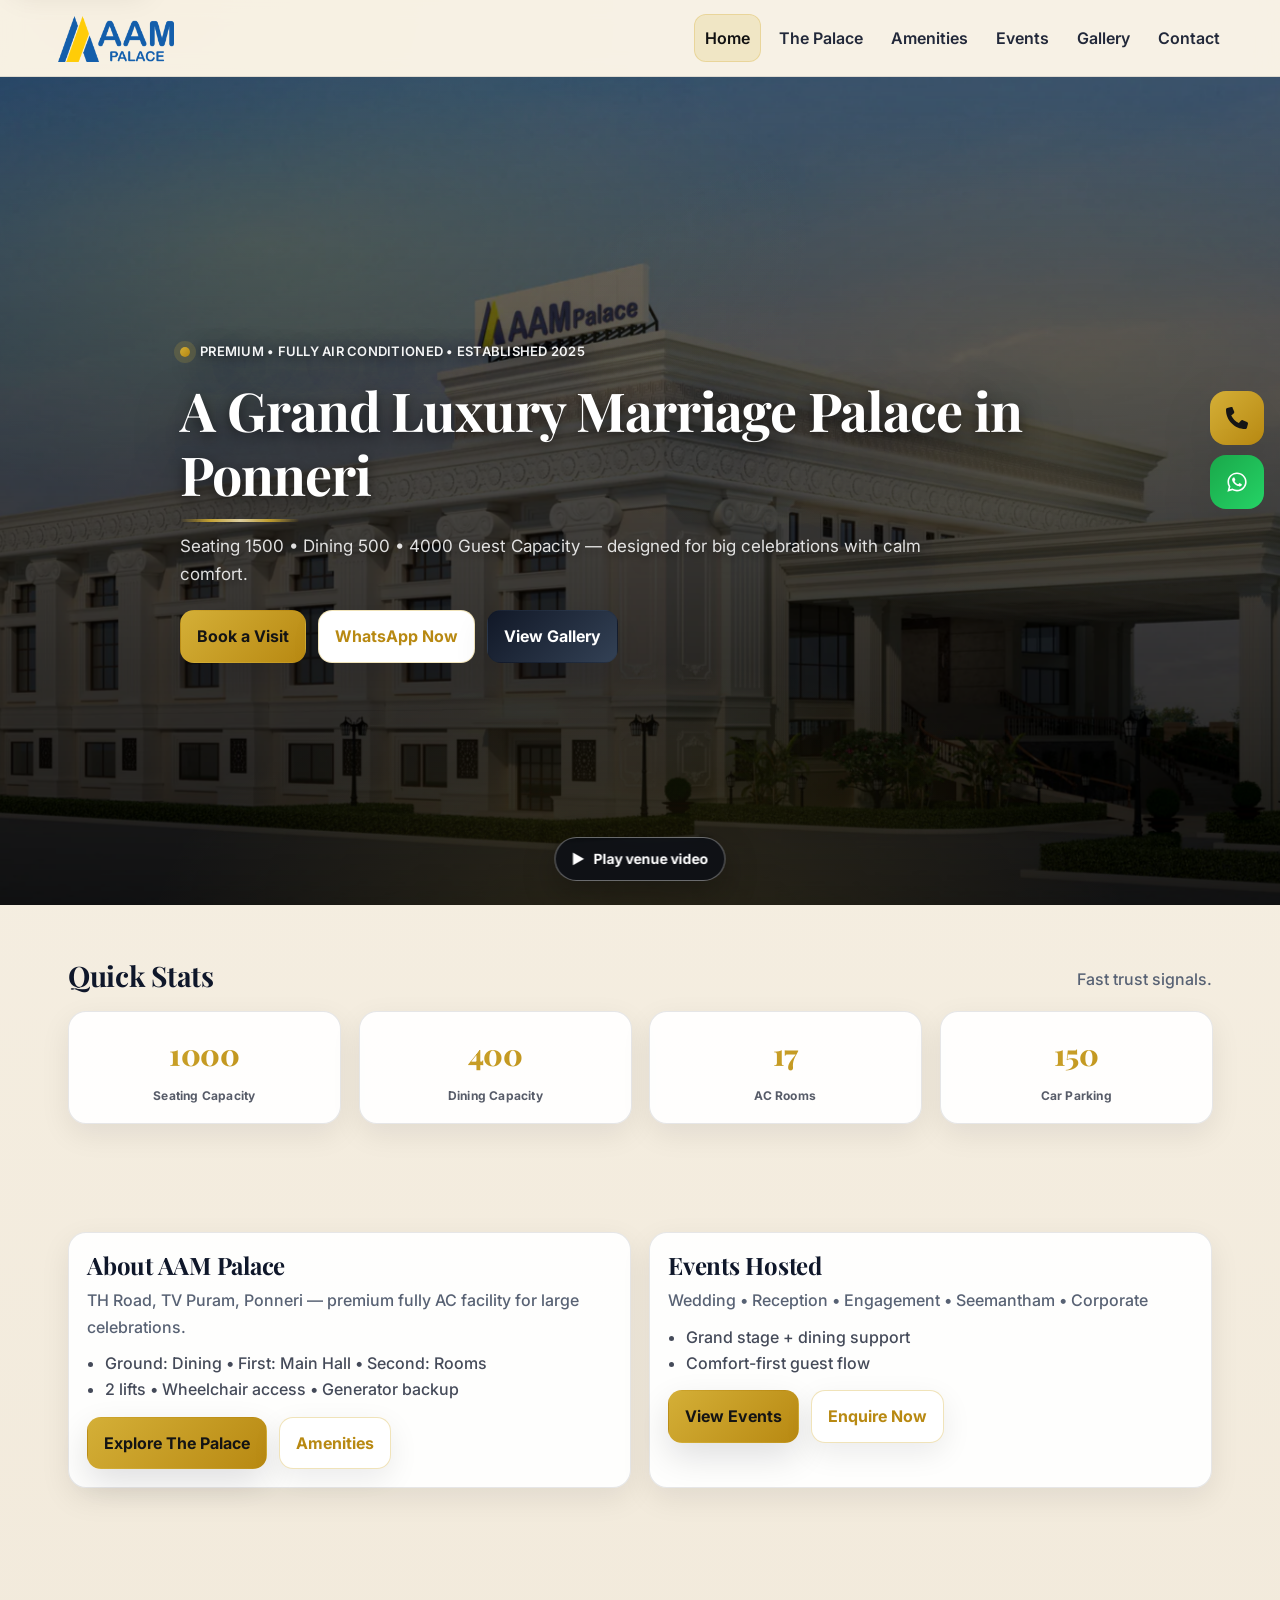
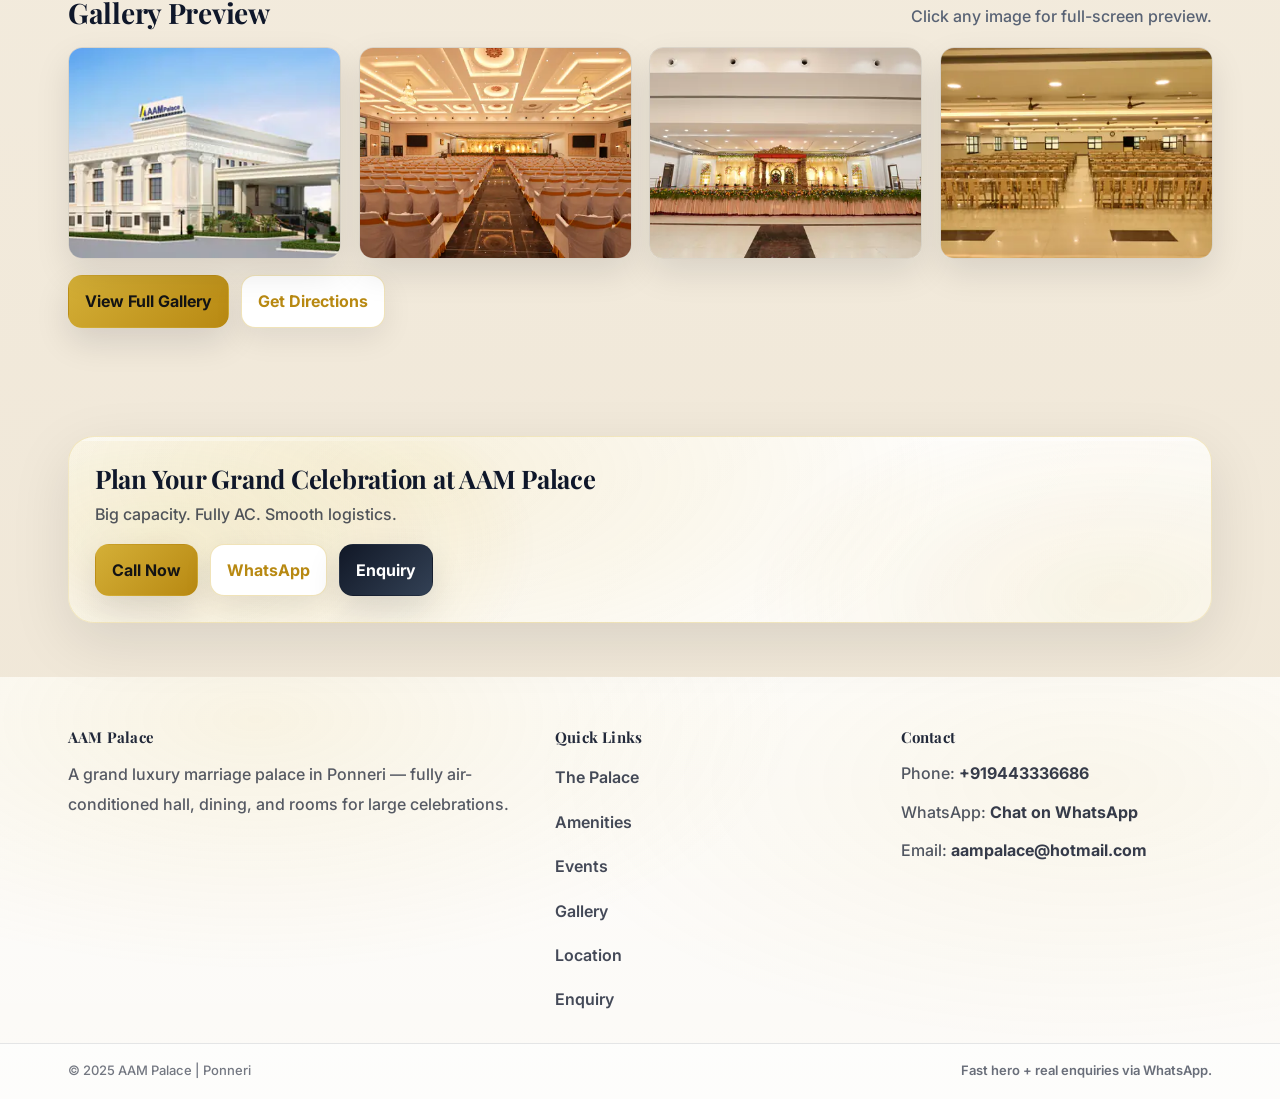
==== commit f47532ad: "commit" ====
--- a/index.html
+++ b/index.html
@@ -3,7 +3,13 @@
 <head>
   <meta charset="utf-8" />
   <meta name="viewport" content="width=device-width,initial-scale=1" />
+  <meta name="description" content="AAM Palace is a premium, fully air-conditioned marriage hall in Ponneri with spacious seating, dining, rooms and parking for grand celebrations." />
   <title>AAM Palace • Luxury Marriage Palace in Ponneri</title>
+  <link rel="icon" type="image/png" href="assets/img/aam-palace-logo.png" />
+  <link rel="preconnect" href="https://fonts.googleapis.com" />
+  <link rel="preconnect" href="https://fonts.gstatic.com" crossorigin />
+  <link rel="preload" as="image" href="assets/video/hero-poster.webp" type="image/webp" fetchpriority="high" />
+  <link href="https://fonts.googleapis.com/css2?family=Playfair+Display:wght@600;700;800&family=Inter:wght@400;500;600;700;800&display=swap" rel="stylesheet" />
   <link rel="stylesheet" href="assets/aam.min.css" />
 </head>
 <body>
@@ -12,7 +18,7 @@
 <header class="topbar">
   <div class="wrap nav">
     <a class="brand" href="index.html" aria-label="AAM Palace Home">
-      <span class="badge"><img class="logo" src="assets/img/Logo.png" alt="AAM Palace logo"></span>
+      <span class="badge"><img class="logo" src="assets/img/aam-palace-logo.png" width="396" height="158" decoding="async" fetchpriority="high" alt="AAM Palace logo"></span>
       <span class="sr-only">AAM Palace</span>
     </a>
 
@@ -31,18 +37,20 @@
 
 <div class="stick" aria-label="Quick contact">
   <a class="call" href="tel:+919443336686" aria-label="Call">
-    <svg viewBox="0 0 24 24" aria-hidden="true"><path d="M6.6 10.8c1.6 3 3.7 5.1 6.7 6.7l2.2-2.2c.3-.3.8-.4 1.2-.2 1.3.5 2.7.8 4.2.8.7 0 1.1.4 1.1 1.1V21c0 .7-.4 1.1-1.1 1.1C10.1 22.1 1.9 13.9 1.9 3.2c0-.7.4-1.1 1.1-1.1H6c.7 0 1.1.4 1.1 1.1 0 1.5.3 2.9.8 4.2.1.4 0 .9-.3 1.2l-2 2.3z"/></svg>
+    <svg viewBox="0 0 512 512" aria-hidden="true"><path d="M164.9 24.6c-7.7-18.6-28-28.5-47.4-23.2l-88 24C12.1 30.2 0 46 0 64C0 311.4 200.6 512 448 512c18 0 33.8-12.1 38.6-29.5l24-88c5.3-19.4-4.6-39.7-23.2-47.4l-96-40c-16.3-6.8-35.2-2.1-46.3 11.6L299 375.2C221.6 337.9 159 275.3 121.7 197.9L177.7 152.7c13.7-11.1 18.4-30 11.6-46.3l-40-96z"/></svg>
   </a>
-  <a class="wa" href="https://wa.me/91XXXXXXXXXX" aria-label="WhatsApp">
-    <svg viewBox="0 0 24 24" aria-hidden="true"><path d="M20.5 3.5A11 11 0 0 0 3.3 18.7L2 22l3.4-1.2A11 11 0 1 0 20.5 3.5zm-8.6 18a9 9 0 0 1-4.6-1.2l-.3-.2-2 .7.7-1.9-.2-.3A9 9 0 1 1 11.9 21.5zm5.2-6.7c-.3-.2-1.7-.8-2-1-.3-.1-.5-.2-.7.2-.2.3-.8 1-.9 1.2-.2.2-.4.2-.7.1a7.4 7.4 0 0 1-2.2-1.4 8 8 0 0 1-1.5-1.9c-.2-.3 0-.5.1-.6l.5-.6c.2-.2.2-.4.3-.6.1-.2 0-.4 0-.6-.1-.2-.7-1.6-1-2.2-.3-.6-.6-.5-.7-.5h-.6c-.2 0-.6.1-.9.4s-1.2 1.1-1.2 2.7 1.2 3.2 1.4 3.4c.2.2 2.3 3.5 5.6 4.9.8.3 1.4.5 1.8.6.8.2 1.6.2 2.2.1.7-.1 1.7-.7 1.9-1.4.2-.7.2-1.3.1-1.4-.1-.1-.3-.2-.6-.3z"/></svg>
+  <a class="wa" href="https://wa.me/919443336686" aria-label="WhatsApp">
+    <svg viewBox="0 0 448 512" aria-hidden="true"><path d="M380.9 97.1C339 55.1 283.2 32 223.9 32c-122.4 0-222 99.6-222 222 0 39.1 10.2 77.3 29.6 111L0 480l117.7-30.9c32.4 17.7 68.9 27 106.1 27h.1c122.3 0 224.1-99.6 224.1-222 0-59.3-25.2-115-67.1-157zm-157 341.6c-33.2 0-65.7-8.9-94-25.7l-6.7-4-69.8 18.3L72 359.2l-4.4-7c-18.5-29.4-28.2-63.3-28.2-98.2 0-101.7 82.8-184.5 184.6-184.5 49.3 0 95.6 19.2 130.4 54.1 34.8 34.9 56.2 81.2 56.1 130.5 0 101.8-84.9 184.6-186.6 184.6zm101.2-138.2c-5.5-2.8-32.8-16.2-37.9-18-5.1-1.9-8.8-2.8-12.5 2.8-3.7 5.6-14.3 18-17.6 21.8-3.2 3.7-6.5 4.2-12 1.4-32.6-16.3-54-29.1-75.5-66-5.7-9.8 5.7-9.1 16.3-30.3 1.8-3.7 .9-6.9-.5-9.7-1.4-2.8-12.5-30.1-17.1-41.2-4.5-10.8-9.1-9.3-12.5-9.5-3.2-.2-6.9-.2-10.6-.2-3.7 0-9.7 1.4-14.8 6.9-5.1 5.6-19.4 19-19.4 46.3 0 27.3 19.9 53.7 22.6 57.4 2.8 3.7 39.1 59.7 94.8 83.8 35.2 15.2 49 16.5 66.6 13.9 10.7-1.6 32.8-13.4 37.4-26.4 4.6-13 4.6-24.1 3.2-26.4-1.3-2.5-5-3.9-10.5-6.6z"/></svg>
   </a>
 </div>
 
 <main id="main">
   <section class="hero">
-    <video autoplay muted loop playsinline preload="metadata" poster="assets/video/hero-poster.jpg">
-      <source src="assets/video/hero.mp4" style="width: 90%;" type="video/mp4" />
-    </video>
+    <video class="hero-media" id="heroVideo" muted loop playsinline preload="none" poster="assets/video/hero-poster.webp" data-src="assets/video/hero.mp4" aria-label="AAM Palace venue video"></video>
+    <button class="hero-play" id="heroPlay" type="button" aria-controls="heroVideo" aria-pressed="false">
+      <span aria-hidden="true">▶</span>
+      <span class="hero-play-label">Play venue video</span>
+    </button>
     <div class="wrap">
       <div class="kicker"><span class="dot"></span> Premium • Fully Air Conditioned • Established 2025</div>
       <h1>A Grand Luxury Marriage Palace in Ponneri</h1>
@@ -50,7 +58,7 @@
       <p>Seating 1500 • Dining 500 • 4000 Guest Capacity — designed for big celebrations with calm comfort.</p>
       <div class="row">
         <a class="btn" href="contact.html">Book a Visit</a>
-        <a class="btn ghost" href="https://wa.me/91XXXXXXXXXX">WhatsApp Now</a>
+        <a class="btn ghost" href="https://wa.me/919443336686">WhatsApp Now</a>
         <a class="btn dark" href="gallery.html">View Gallery</a>
       </div>
     </div>
@@ -103,10 +111,18 @@
     <div class="wrap">
       <div class="head"><h2>Gallery Preview</h2><p class="sub">Click any image for full-screen preview.</p></div>
       <div class="grid g4">
-        <a class="media" href="assets/img/outer day.jpeg" data-open data-group="home" data-full="assets/img/outer day.jpeg" data-thumb="assets/img/outer day.jpeg" data-cap="Exterior View"><img src="assets/img/outer day.jpeg" alt="Exterior View"></a>
-        <a class="media" href="assets/img/hall with seating (6).jpeg" data-open data-group="home" data-full="assets/img/hall with seating (6).jpeg" data-thumb="assets/img/hall with seating (6).jpeg" data-cap="Main Hall"><img src="assets/img/hall with seating (6).jpeg" alt="Main Hall"></a>
-        <a class="media" href="assets/img/stage.jpeg" data-open data-group="home" data-full="assets/img/stage.jpeg" data-thumb="assets/img/stage.jpeg" data-cap="Stage Setup"><img src="assets/img/stage.jpeg" alt="Stage Setup"></a>
-        <a class="media" href="assets/img/dining area (2).jpeg" data-open data-group="home" data-full="assets/img/dining area (2).jpeg" data-thumb="assets/img/dining area (2).jpeg" data-cap="Dining Area"><img src="assets/img/dining area (2).jpeg" alt="Dining Area"></a>
+        <a class="media" href="assets/img/full/outer-day-1920.webp" data-open data-group="home" data-full="assets/img/full/outer-day-1920.webp" data-thumb="assets/img/thumbs/outer-day-480.webp" data-cap="Exterior View">
+          <img src="assets/img/thumbs/outer-day-800.webp" srcset="assets/img/thumbs/outer-day-480.webp 480w, assets/img/thumbs/outer-day-800.webp 800w" sizes="(max-width: 720px) calc(100vw - 36px), (max-width: 1020px) 50vw, 25vw" width="800" height="400" loading="lazy" decoding="async" alt="Exterior View">
+        </a>
+        <a class="media" href="assets/img/full/hall-with-seating-6-1920.webp" data-open data-group="home" data-full="assets/img/full/hall-with-seating-6-1920.webp" data-thumb="assets/img/thumbs/hall-with-seating-6-480.webp" data-cap="Main Hall">
+          <img src="assets/img/thumbs/hall-with-seating-6-800.webp" srcset="assets/img/thumbs/hall-with-seating-6-480.webp 480w, assets/img/thumbs/hall-with-seating-6-800.webp 800w" sizes="(max-width: 720px) calc(100vw - 36px), (max-width: 1020px) 50vw, 25vw" width="800" height="534" loading="lazy" decoding="async" alt="Main Hall">
+        </a>
+        <a class="media" href="assets/img/full/stage-1920.webp" data-open data-group="home" data-full="assets/img/full/stage-1920.webp" data-thumb="assets/img/thumbs/stage-480.webp" data-cap="Stage Setup">
+          <img src="assets/img/thumbs/stage-800.webp" srcset="assets/img/thumbs/stage-480.webp 480w, assets/img/thumbs/stage-800.webp 800w" sizes="(max-width: 720px) calc(100vw - 36px), (max-width: 1020px) 50vw, 25vw" width="800" height="534" loading="lazy" decoding="async" alt="Stage Setup">
+        </a>
+        <a class="media" href="assets/img/full/dining-area-2-1920.webp" data-open data-group="home" data-full="assets/img/full/dining-area-2-1920.webp" data-thumb="assets/img/thumbs/dining-area-2-480.webp" data-cap="Dining Area">
+          <img src="assets/img/thumbs/dining-area-2-800.webp" srcset="assets/img/thumbs/dining-area-2-480.webp 480w, assets/img/thumbs/dining-area-2-800.webp 800w" sizes="(max-width: 720px) calc(100vw - 36px), (max-width: 1020px) 50vw, 25vw" width="800" height="450" loading="lazy" decoding="async" alt="Dining Area">
+        </a>
       </div>
       <div style="margin-top:16px" class="row">
         <a class="btn" href="gallery.html">View Full Gallery</a>
@@ -122,7 +138,7 @@
         <p>Big capacity. Fully AC. Smooth logistics.</p>
         <div class="row">
           <a class="btn" href="tel:+919443336686">Call Now</a>
-          <a class="btn ghost" href="https://wa.me/91XXXXXXXXXX">WhatsApp</a>
+          <a class="btn ghost" href="https://wa.me/919443336686">WhatsApp</a>
           <a class="btn dark" href="contact.html">Enquiry</a>
         </div>
       </div>
@@ -155,7 +171,7 @@
           <h4>Contact</h4>
           <div class="contact">
             <div>Phone: <b><a href="tel:+919443336686">+919443336686</a></b></div>
-            <div>WhatsApp: <b><a href="https://wa.me/91XXXXXXXXXX">Chat on WhatsApp</a></b></div>
+            <div>WhatsApp: <b><a href="https://wa.me/919443336686">Chat on WhatsApp</a></b></div>
             <div>Email: <b><a href="mailto:aampalace@hotmail.com">aampalace@hotmail.com</a></b></div>
           </div>
         </div>
@@ -173,6 +189,6 @@
   </div>
 </footer>
 
-<script src="assets/aam.min.js"></script>
+<script src="assets/aam.min.js" defer></script>
 </body>
-</html>+</html>
--- a/assets/aam.min.css
+++ b/assets/aam.min.css
@@ -5,6 +5,8 @@
   --shadow:0 18px 60px rgba(2,6,23,.10);
   --shadow2:0 10px 30px rgba(2,6,23,.08);
   --r:18px;--r2:14px;--max:1180px;
+  --font-heading:'Playfair Display',Georgia,'Times New Roman',serif;
+  --font-body:'Inter',system-ui,-apple-system,'Segoe UI',Roboto,Arial,sans-serif;
 
   /* motion */
   --ease:cubic-bezier(.2,.9,.2,1);
@@ -15,7 +17,10 @@
 *{box-sizing:border-box}
 html,body{
   margin:0;
-  font-family:system-ui,-apple-system,Segoe UI,Roboto,Arial,sans-serif;
+  overflow-x:hidden;
+  font-family:var(--font-body);
+  -webkit-font-smoothing:antialiased;
+  text-rendering:optimizeLegibility;
   background:
     radial-gradient(900px 520px at 10% 0%,rgba(212,175,55,.10),transparent 55%),
     radial-gradient(900px 520px at 90% 15%,rgba(212,175,55,.07),transparent 58%),
@@ -44,6 +49,16 @@
 ::selection{background:rgba(212,175,55,.22)}
 .wrap{max-width:var(--max);margin:0 auto;padding:0 18px}
 
+/* Type hierarchy */
+h1,h2,h3,h4{
+  font-family:var(--font-heading);
+  font-weight:700;
+  line-height:1.18;
+  letter-spacing:-.01em;
+  color:var(--ink);
+}
+p{margin:0 0 1em}
+
 /* Reduced motion */
 @media (prefers-reduced-motion: reduce){
   html{scroll-behavior:auto}
@@ -88,13 +103,13 @@
 }
 .badge img{display:block;width:100%;height:100%;object-fit:contain;transform:translateY(1px)}
 .brand b{font-size:15px;letter-spacing:.2px}
-.brand small{display:block;color:var(--mut);font-weight:750;margin-top:2px}
+.brand small{display:block;color:var(--mut);font-weight:500;margin-top:2px}
 
 /* Nav links */
 .links{display:flex;align-items:center;gap:8px;margin-left:auto}
 .links a{
   padding:10px 10px;border-radius:12px;
-  font-weight:850;color:rgba(15,23,42,.92);
+  font-weight:600;color:rgba(15,23,42,.92);
   transition:background .18s var(--ease),color .18s var(--ease),transform .18s var(--ease)
 }
 .links a:hover{background:rgba(15,23,42,.05);color:var(--gold2);transform:translateY(-1px)}
@@ -142,19 +157,19 @@
   padding:10px 12px;border-radius:999px;
   border:1px solid rgba(212,175,55,.30);
   background:rgba(255,255,255,.78);
-  color:#111;font-weight:950;white-space:nowrap;
+  color:#111;font-weight:700;white-space:nowrap;
   box-shadow:var(--shadow2);
   transition:transform .18s var(--ease),filter .18s var(--ease)
 }
 .pill:hover{transform:translateY(-1px);filter:brightness(1.03)}
-.pill span{opacity:.85;font-weight:850;color:rgba(15,23,42,.74)}
+.pill span{opacity:.85;font-weight:500;color:rgba(15,23,42,.74)}
 
 /* Buttons */
 .btn{
   display:inline-flex;align-items:center;justify-content:center;gap:10px;
   padding:12px 16px;border-radius:14px;
   border:1px solid transparent;
-  font-weight:950;cursor:pointer;
+  font-weight:700;cursor:pointer;
   transition:transform .15s var(--ease),filter .15s var(--ease),box-shadow .15s var(--ease);
   background:linear-gradient(135deg,var(--gold1),var(--gold2));
   color:#141414;
@@ -203,7 +218,7 @@
   align-items:center;
   padding:0;
 }
-.hero video{
+.hero .hero-media{
   position:absolute;
   inset:0;
   width:100%;
@@ -214,6 +229,28 @@
   transform: translate3d(0,var(--p1,0px),0) scale(1.02);
   will-change:transform;
 }
+.hero-play{
+  position:absolute;
+  z-index:3;
+  left:50%;
+  bottom:24px;
+  transform:translateX(-50%);
+  display:inline-flex;
+  align-items:center;
+  gap:9px;
+  min-height:44px;
+  padding:10px 16px;
+  border:1px solid rgba(255,255,255,.38);
+  border-radius:999px;
+  background:rgba(8,12,22,.72);
+  color:#fff;
+  box-shadow:0 12px 34px rgba(0,0,0,.3);
+  font:700 14px/1 Inter,system-ui,sans-serif;
+  cursor:pointer;
+  backdrop-filter:blur(8px);
+}
+.hero-play:hover,.hero-play:focus-visible{background:rgba(8,12,22,.9);border-color:rgba(255,255,255,.72)}
+.hero-play:focus-visible{outline:3px solid rgba(255,255,255,.72);outline-offset:3px}
 .hero:before{
   content:"";position:absolute;inset:0;
   background:
@@ -237,6 +274,7 @@
 @media (max-width:640px){
   :root{ --navH:66px; }
   .hero .wrap{padding:92px 18px 84px}
+  .hero-play{bottom:16px}
 }
 
 .kicker{
@@ -245,7 +283,10 @@
   border:none;
   background:transparent;
   color:rgba(255,255,255,.95);
-  font-weight:850;
+  font-weight:600;
+  letter-spacing:.02em;
+  text-transform:uppercase;
+  font-size:13px;
   text-shadow:0 10px 30px rgba(0,0,0,.55), 0 2px 8px rgba(0,0,0,.55);
 }
 .dot{
@@ -278,7 +319,7 @@
   gap:14px;margin-bottom:18px
 }
 .head h2{margin:0;font-size:clamp(22px,2.2vw,30px)}
-.sub{margin:0;color:var(--mut);font-weight:750}
+.sub{margin:0;color:var(--mut);font-weight:500}
 
 /* Grid */
 .grid{display:grid;gap:18px}
@@ -302,13 +343,13 @@
 .card:hover{border-color:rgba(212,175,55,.35);transform:translateY(-2px);box-shadow:0 18px 56px rgba(2,6,23,.10)}
 .stat{padding:18px 12px;text-align:center}
 .num{
-  font-size:30px;font-weight:1000;
+  font-family:var(--font-heading);font-size:30px;font-weight:800;
   background:linear-gradient(135deg,var(--gold1),var(--gold2));
   -webkit-background-clip:text;background-clip:text;color:transparent;
   letter-spacing:-.01em;
 }
-.lbl{margin-top:6px;color:rgba(15,23,42,.70);font-weight:900;font-size:12px;letter-spacing:.2px}
-.list{margin:10px 0 0;padding-left:18px;color:rgba(15,23,42,.78);font-weight:750}
+.lbl{margin-top:6px;color:rgba(15,23,42,.70);font-weight:700;font-size:12px;letter-spacing:.2px}
+.list{margin:10px 0 0;padding-left:18px;color:rgba(15,23,42,.78);font-weight:500}
 
 /* Media tiles */
 .media{
@@ -343,7 +384,7 @@
 }
 .banner > *{position:relative}
 .banner h3{margin:0 0 8px;font-size:clamp(18px,2vw,26px)}
-.banner p{margin:0 0 16px;color:rgba(15,23,42,.72);font-weight:750}
+.banner p{margin:0 0 16px;color:rgba(15,23,42,.72);font-weight:500}
 
 /* Page hero (parallax-ready) */
 .pagehero{
@@ -363,7 +404,7 @@
   will-change:transform;
 }
 .pagehero .wrap{position:relative}
-.crumb{color:rgba(15,23,42,.55);font-weight:900;font-size:13px}
+.crumb{color:rgba(15,23,42,.55);font-weight:600;font-size:13px}
 
 /* Map */
 .map{
@@ -401,14 +442,14 @@
 .pv-title p{
   margin:6px 0 0;
   color:rgba(15,23,42,.70);
-  font-weight:750;
+  font-weight:500;
   line-height:1.6;
 }
 .pv-chip{
   flex:0 0 auto;
   padding:8px 10px;
   border-radius:999px;
-  font-weight:950;
+  font-weight:700;
   font-size:12px;
   color:#111;
   border:1px solid rgba(212,175,55,.35);
@@ -440,10 +481,10 @@
 }
 .pv-mini{
   color:rgba(15,23,42,.66);
-  font-weight:800;
+  font-weight:600;
   font-size:13px;
 }
-.pv-mini b{color:rgba(15,23,42,.86);font-weight:950}
+.pv-mini b{color:rgba(15,23,42,.86);font-weight:700}
 .pv-actions{
   display:flex;
   gap:10px;
@@ -489,7 +530,7 @@
 }
 #lb .ttl{
   max-width:72vw;white-space:nowrap;overflow:hidden;text-overflow:ellipsis;
-  color:rgba(255,255,255,.92);font-weight:850;font-size:14px
+  color:rgba(255,255,255,.92);font-weight:600;font-size:14px
 }
 #lb .x{
   width:46px;height:46px;border-radius:14px;
@@ -585,21 +626,21 @@
 .footer--lightpro h4{
   margin: 0 0 14px;
   font-size: 15px;
-  font-weight: 950;
+  font-weight: 700;
   letter-spacing: .2px;
   color: rgba(15,23,42,.92);
 }
 .footer--lightpro .about{
   max-width: 62ch;
   color: rgba(15,23,42,.70);
-  font-weight: 750;
+  font-weight: 500;
   line-height: 1.85;
 }
 .footer--lightpro .links{display: grid;gap: 10px;}
 .footer--lightpro .links a{
   width: fit-content;
   color: rgba(15,23,42,.78);
-  font-weight: 900;
+  font-weight: 600;
   padding: 4px 0;
   position: relative;
 }
@@ -620,10 +661,10 @@
   display: grid;
   gap: 12px;
   color: rgba(15,23,42,.72);
-  font-weight: 800;
-}
-.footer--lightpro .contact b{color: rgba(15,23,42,.90);font-weight: 950;}
-.footer--lightpro .contact a{color: rgba(15,23,42,.84);font-weight: 950;}
+  font-weight: 500;
+}
+.footer--lightpro .contact b{color: rgba(15,23,42,.90);font-weight: 700;}
+.footer--lightpro .contact a{color: rgba(15,23,42,.84);font-weight: 700;}
 .footer--lightpro .contact a:hover{color: var(--gold2);}
 .footer--lightpro .light-bottom{
   border-top: 1px solid rgba(15,23,42,.10);
@@ -638,9 +679,9 @@
   flex-wrap: wrap;
   color: rgba(15,23,42,.58);
   font-size: 13px;
-  font-weight: 800;
-}
-.footer--lightpro .tagline{color: rgba(15,23,42,.62);font-weight: 900;}
+  font-weight: 500;
+}
+.footer--lightpro .tagline{color: rgba(15,23,42,.62);font-weight: 600;}
 @media (max-width: 980px){
   .footer--lightpro .light-grid{grid-template-columns: 1fr;gap: 22px;}
   .footer--lightpro .light-inner{ padding: 40px 0 22px; }
@@ -650,20 +691,23 @@
 .reveal{
   opacity:0;
   transform:translateY(14px) scale(.995);
-  filter:blur(6px);
   transition:
     opacity .55s var(--ease),
-    transform .55s var(--ease),
-    filter .55s var(--ease);
+    transform .55s var(--ease);
   transition-delay:var(--d,0ms);
-  will-change:opacity,transform,filter;
-}
-.reveal.in{opacity:1;transform:none;filter:blur(0)}
+  will-change:opacity,transform;
+}
+.reveal.in{opacity:1;transform:none}
 .stat.reveal{transform:translateY(18px) scale(.985)}
 .stat.reveal.in{transform:none}
 @keyframes sheen{from{filter:brightness(1)}50%{filter:brightness(1.05)}to{filter:brightness(1)}}
 .num.counting{animation:sheen 1.1s var(--ease) infinite}
 
+@media (prefers-reduced-motion:reduce){
+  .reveal{opacity:1;transform:none;transition:none;will-change:auto}
+  .media img,.btn,.stick a{transition:none}
+}
+
 .sr-only{position:absolute;width:1px;height:1px;padding:0;margin:-1px;overflow:hidden;clip:rect(0,0,0,0);white-space:nowrap;border:0}
 
 .stick a svg{width:22px;height:22px;fill:currentColor}
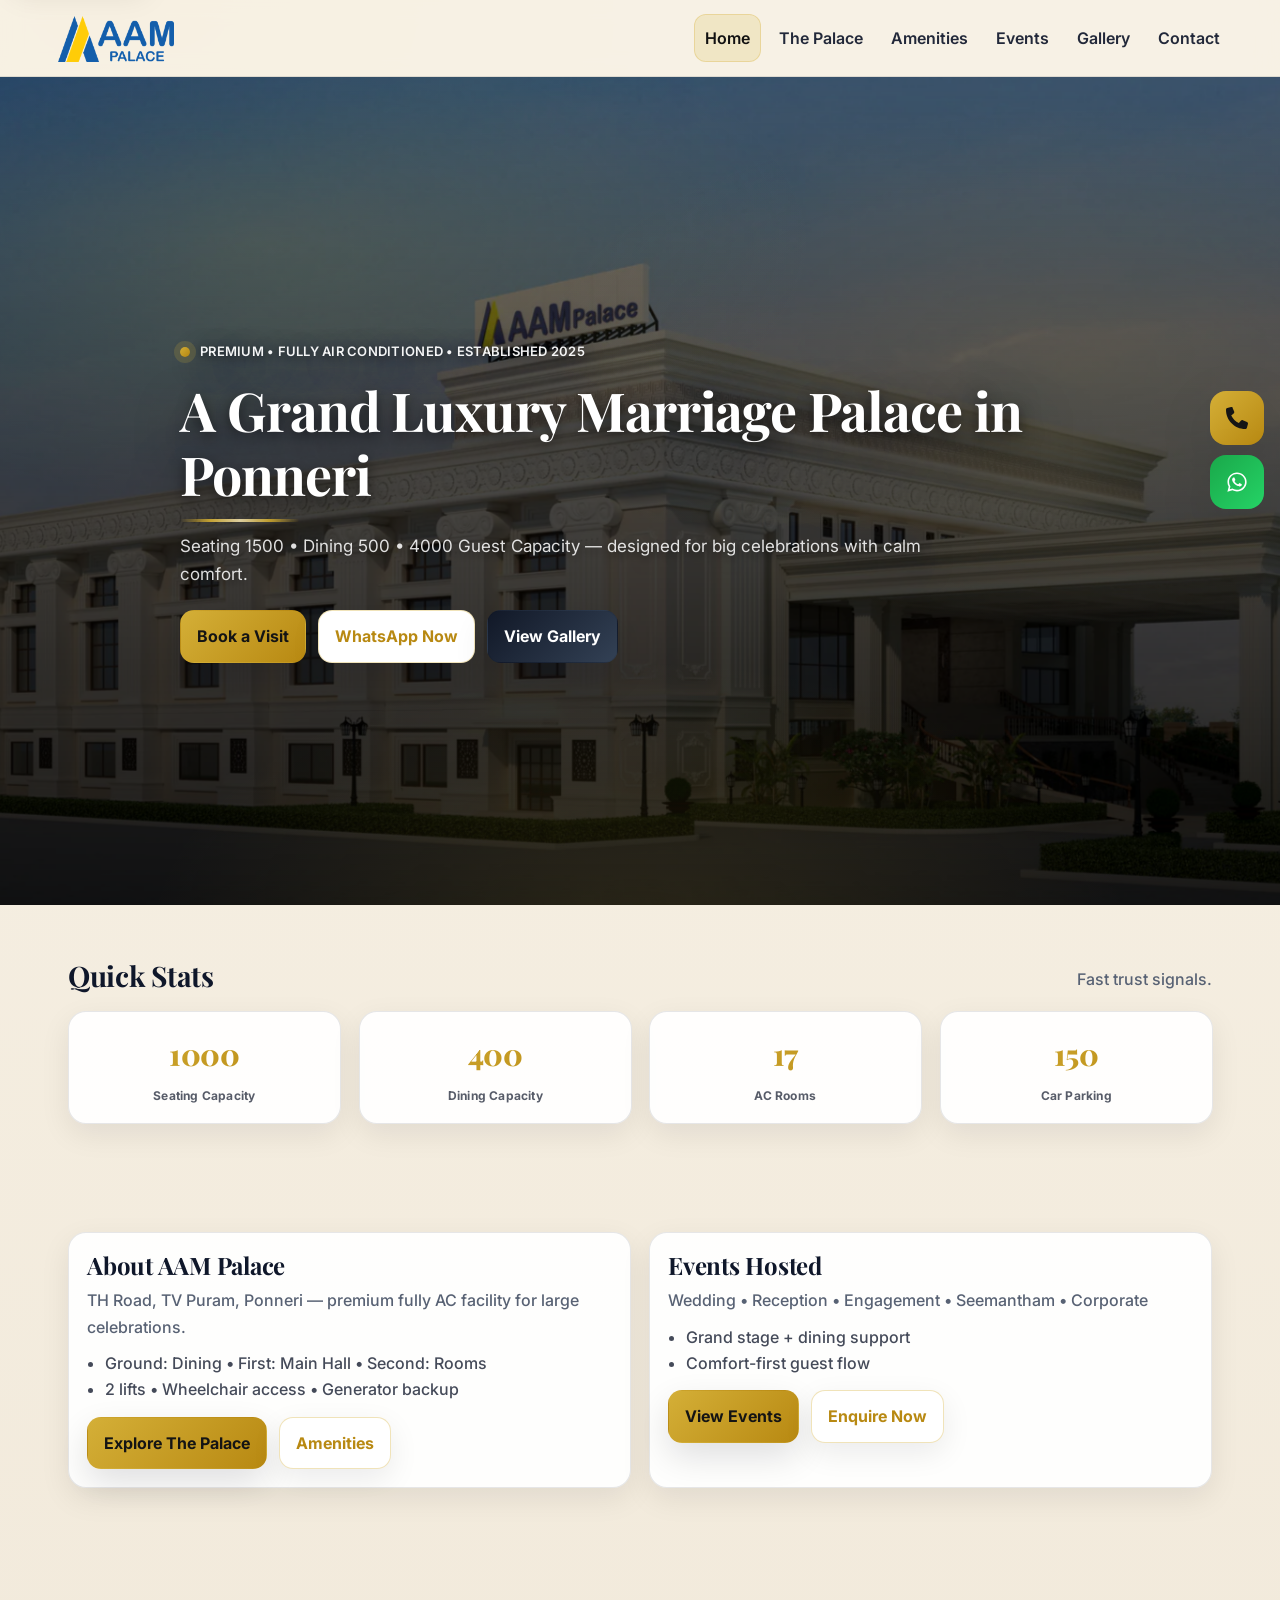
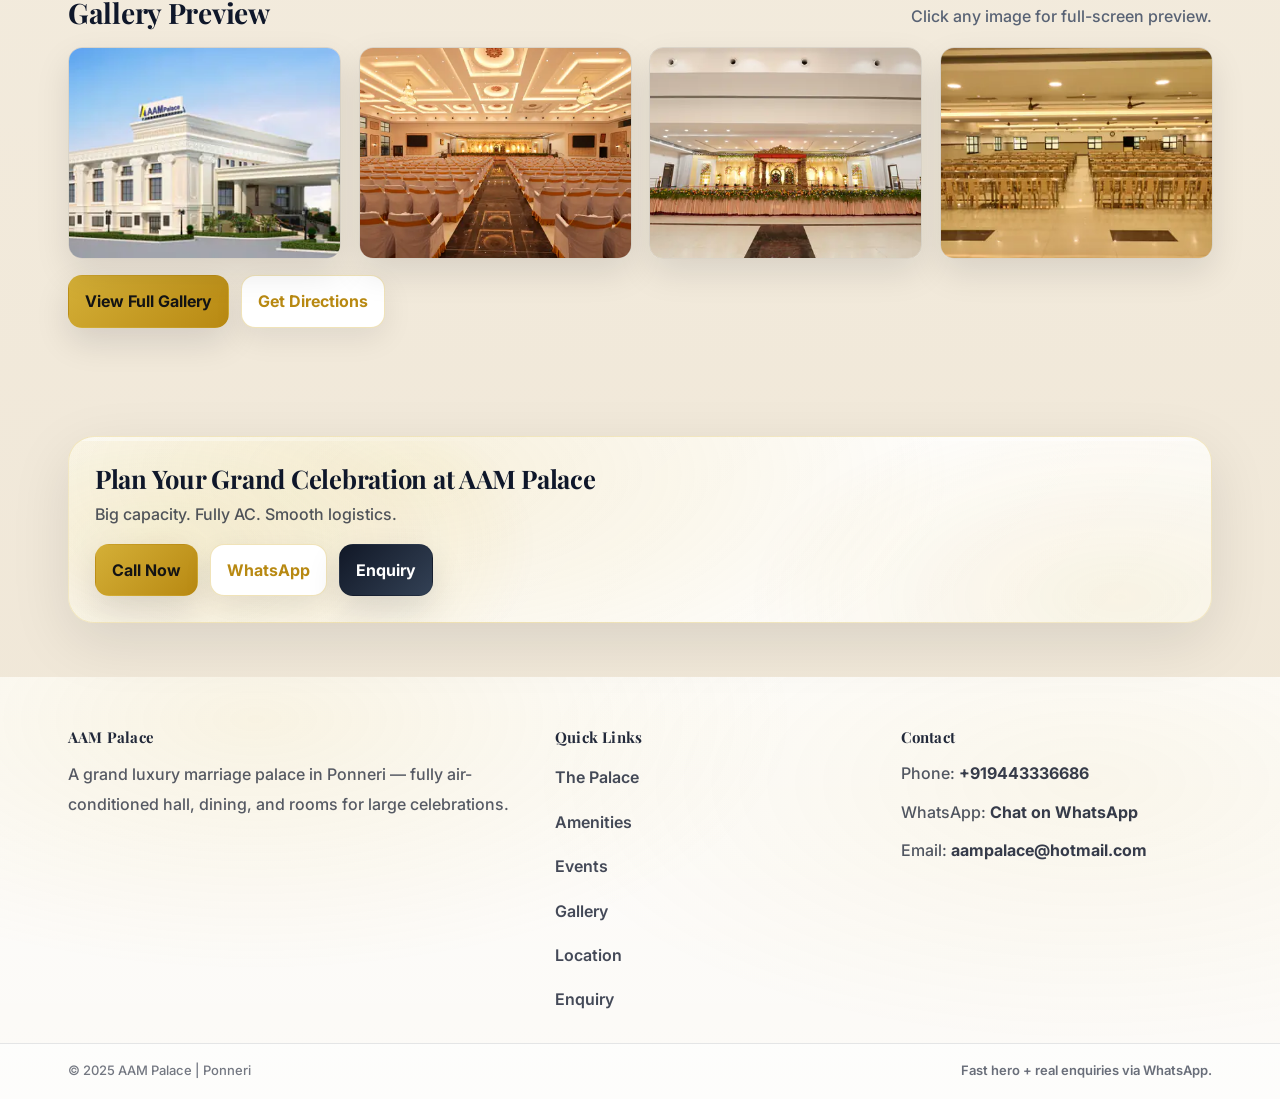
==== commit 29357f45: "commit" ====
--- a/index.html
+++ b/index.html
@@ -46,11 +46,7 @@
 
 <main id="main">
   <section class="hero">
-    <video class="hero-media" id="heroVideo" muted loop playsinline preload="none" poster="assets/video/hero-poster.webp" data-src="assets/video/hero.mp4" aria-label="AAM Palace venue video"></video>
-    <button class="hero-play" id="heroPlay" type="button" aria-controls="heroVideo" aria-pressed="false">
-      <span aria-hidden="true">▶</span>
-      <span class="hero-play-label">Play venue video</span>
-    </button>
+    <video class="hero-media" id="heroVideo" src="assets/video/hero.mp4" muted autoplay loop playsinline preload="metadata" poster="assets/video/hero-poster.webp" aria-label="AAM Palace venue video"></video>
     <div class="wrap">
       <div class="kicker"><span class="dot"></span> Premium • Fully Air Conditioned • Established 2025</div>
       <h1>A Grand Luxury Marriage Palace in Ponneri</h1>
--- a/assets/aam.min.css
+++ b/assets/aam.min.css
@@ -229,28 +229,6 @@
   transform: translate3d(0,var(--p1,0px),0) scale(1.02);
   will-change:transform;
 }
-.hero-play{
-  position:absolute;
-  z-index:3;
-  left:50%;
-  bottom:24px;
-  transform:translateX(-50%);
-  display:inline-flex;
-  align-items:center;
-  gap:9px;
-  min-height:44px;
-  padding:10px 16px;
-  border:1px solid rgba(255,255,255,.38);
-  border-radius:999px;
-  background:rgba(8,12,22,.72);
-  color:#fff;
-  box-shadow:0 12px 34px rgba(0,0,0,.3);
-  font:700 14px/1 Inter,system-ui,sans-serif;
-  cursor:pointer;
-  backdrop-filter:blur(8px);
-}
-.hero-play:hover,.hero-play:focus-visible{background:rgba(8,12,22,.9);border-color:rgba(255,255,255,.72)}
-.hero-play:focus-visible{outline:3px solid rgba(255,255,255,.72);outline-offset:3px}
 .hero:before{
   content:"";position:absolute;inset:0;
   background:
@@ -274,7 +252,6 @@
 @media (max-width:640px){
   :root{ --navH:66px; }
   .hero .wrap{padding:92px 18px 84px}
-  .hero-play{bottom:16px}
 }
 
 .kicker{
